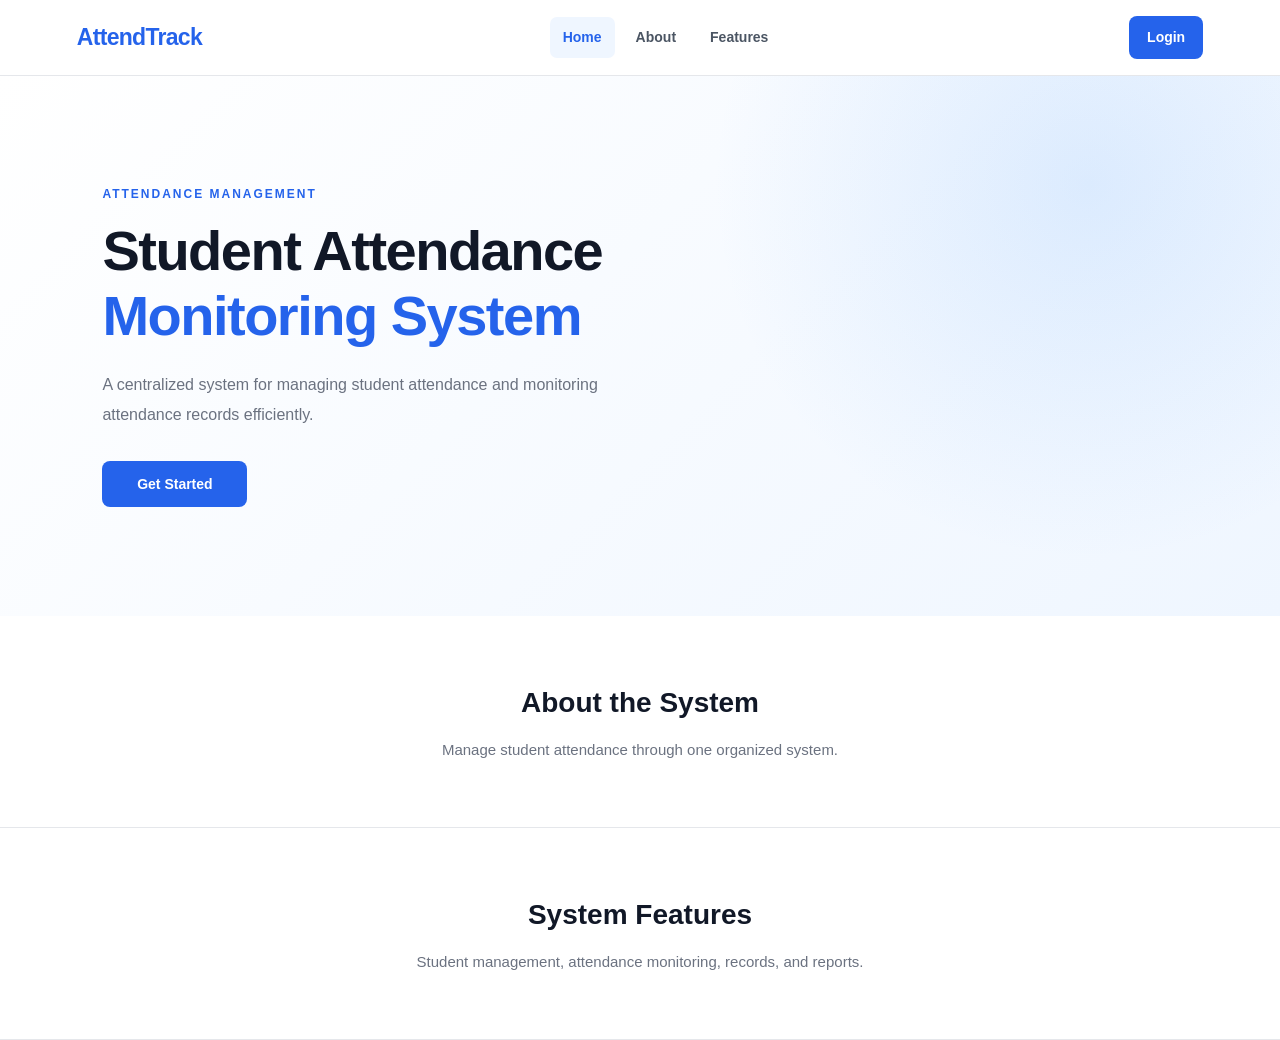
==== index.html @ 267f119e "first commit" ====
<!DOCTYPE html>
<html lang="en">
<head>
    <meta charset="UTF-8">
    <meta name="viewport" content="width=device-width, initial-scale=1.0">
    <title>Student Attendance Monitoring System</title>
    <link rel="stylesheet" href="style.css">
</head>
<body>
    <header class="navbar">
        <a href="index.html" class="logo">AttendTrack</a>
        <nav class="nav-links">
            <a href="index.html" class="active">Home</a>
            <a href="#about">About</a>
            <a href="#features">Features</a>
        </nav>
        <a href="login.html" class="nav-button">Login</a>
    </header>

    <main class="hero">
        <div class="hero-content">
            <p class="tagline">ATTENDANCE MANAGEMENT</p>
            <h1>Student Attendance<br><span>Monitoring System</span></h1>
            <p class="description">
                A centralized system for managing student attendance
                and monitoring attendance records efficiently.
            </p>
            <a href="login.html" class="primary-button">Get Started</a>
        </div>
    </main>

    <section id="about" class="content-section">
        <h2>About the System</h2>
        <p>Manage student attendance through one organized system.</p>
    </section>

    <section id="features" class="content-section">
        <h2>System Features</h2>
        <p>Student management, attendance monitoring, records, and reports.</p>
    </section>
</body>
</html>
---- style.css ----
/* ==========================================
   STUDENT ATTENDANCE MONITORING SYSTEM
   COMPLETE STYLESHEET
========================================== */

/* RESET */

* {
    margin: 0;
    padding: 0;
    box-sizing: border-box;
}

:root {
    --primary: #2563eb;
    --primary-dark: #1d4ed8;
    --primary-light: #eff6ff;
    --background: #f5f7fb;
    --surface: #ffffff;
    --text: #111827;
    --text-secondary: #6b7280;
    --border: #e5e7eb;
    --success: #15803d;
    --danger: #dc2626;
    --warning: #d97706;
    --radius: 12px;
    --shadow: 0 4px 16px rgba(15, 23, 42, 0.04);
}

html {
    scroll-behavior: smooth;
}

body {
    min-height: 100vh;
    font-family: Arial, Helvetica, sans-serif;
    background: var(--background);
    color: var(--text);
    font-size: 14px;
    line-height: 1.6;
}

a {
    color: inherit;
    text-decoration: none;
}

button,
input,
select,
textarea {
    font: inherit;
}

button,
select {
    cursor: pointer;
}

button:focus-visible,
a:focus-visible,
input:focus-visible,
select:focus-visible {
    outline: 3px solid rgba(37, 99, 235, 0.3);
    outline-offset: 3px;
}

button:disabled {
    cursor: not-allowed;
    opacity: 0.6;
}


/* ==========================================
   NAVIGATION
========================================== */

.navbar,
.dashboard-navbar {
    width: 100%;
    min-height: 76px;
    padding: 16px 6%;
    background: var(--surface);
    border-bottom: 1px solid var(--border);
    display: flex;
    justify-content: space-between;
    align-items: center;
    gap: 24px;
}

.logo {
    flex-shrink: 0;
    color: var(--primary);
    font-size: 23px;
    font-weight: 800;
    letter-spacing: -0.7px;
}

.nav-links,
.dashboard-nav {
    display: flex;
    align-items: center;
    justify-content: center;
    gap: 8px;
    flex-wrap: wrap;
}

.nav-links a,
.dashboard-nav a {
    padding: 9px 13px;
    border-radius: 7px;
    color: #4b5563;
    font-weight: 600;
    transition: background 0.2s, color 0.2s;
}

.nav-links a:hover,
.dashboard-nav a:hover,
.nav-links a.active,
.dashboard-nav a.active {
    color: var(--primary);
    background: var(--primary-light);
}

.nav-button,
.dashboard-logout {
    display: inline-flex;
    align-items: center;
    justify-content: center;
    padding: 10px 18px;
    border-radius: 8px;
    background: var(--primary);
    color: white;
    font-weight: 600;
    white-space: nowrap;
    transition: background 0.2s;
}

.nav-button:hover,
.dashboard-logout:hover {
    background: var(--primary-dark);
}


/* ==========================================
   SHARED BUTTONS
========================================== */

.primary-button,
.secondary-button {
    min-height: 43px;
    padding: 11px 18px;
    border: 1px solid transparent;
    border-radius: 8px;
    display: inline-flex;
    align-items: center;
    justify-content: center;
    gap: 8px;
    font-weight: 600;
    text-align: center;
    transition: background 0.2s, transform 0.2s;
}

.primary-button {
    background: var(--primary);
    color: white;
}

.primary-button:hover {
    background: var(--primary-dark);
    transform: translateY(-1px);
}

.secondary-button {
    background: white;
    color: #374151;
    border-color: var(--border);
}

.secondary-button:hover {
    background: #f9fafb;
    border-color: #cbd5e1;
}


/* ==========================================
   LANDING PAGE - index.html
========================================== */

.hero {
    min-height: 540px;
    padding: 90px 8%;
    display: flex;
    align-items: center;
    background:
        radial-gradient(
            circle at 85% 20%,
            rgba(96, 165, 250, 0.17),
            transparent 32%
        ),
        linear-gradient(135deg, #ffffff 0%, #eff6ff 100%);
}

.hero-content {
    max-width: 760px;
}

.tagline,
.dashboard-label {
    color: var(--primary);
    font-size: 12px;
    font-weight: 800;
    letter-spacing: 2px;
    margin-bottom: 15px;
}

.hero h1 {
    font-size: clamp(34px, 5vw, 56px);
    line-height: 1.15;
    letter-spacing: -1.5px;
    margin-bottom: 22px;
}

.hero h1 span {
    color: var(--primary);
}

.description {
    max-width: 570px;
    color: var(--text-secondary);
    font-size: 16px;
    line-height: 1.9;
    margin-bottom: 30px;
}

.hero .primary-button {
    min-width: 145px;
}

.content-section {
    padding: 65px 8%;
    text-align: center;
    background: white;
    border-bottom: 1px solid var(--border);
}

.content-section h2 {
    margin-bottom: 12px;
    font-size: 28px;
}

.content-section p {
    color: var(--text-secondary);
    font-size: 15px;
}


/* ==========================================
   LOGIN PAGE
========================================== */

.login-page {
    background: white;
}

.login-container {
    min-height: 100vh;
    display: grid;
    grid-template-columns: 1fr 1fr;
}

.login-brand {
    position: relative;
    min-height: 100%;
    padding: 40px 9%;
    display: flex;
    flex-direction: column;
    justify-content: center;
    background:
        radial-gradient(
            circle at 80% 15%,
            rgba(147, 197, 253, 0.25),
            transparent 30%
        ),
        linear-gradient(145deg, #1d4ed8, #1e40af);
    color: white;
}

.back-home {
    position: absolute;
    top: 30px;
    left: 9%;
    color: #dbeafe;
    font-weight: 600;
}

.back-home:hover {
    color: white;
}

.brand-content {
    max-width: 480px;
}

.brand-content h1 {
    margin-bottom: 25px;
    font-size: 36px;
    font-weight: 800;
}

.brand-content h2 {
    margin-bottom: 15px;
    font-size: 30px;
    line-height: 1.3;
}

.brand-content p {
    color: #dbeafe;
    font-size: 15px;
    line-height: 1.9;
}

.login-section {
    padding: 45px 9%;
    display: flex;
    justify-content: center;
    align-items: center;
    background: white;
}

.login-box {
    width: 100%;
    max-width: 410px;
}

.login-box h2 {
    margin-bottom: 8px;
    font-size: 30px;
}

.login-box > p {
    color: var(--text-secondary);
    margin-bottom: 30px;
}

.input-group {
    display: flex;
    flex-direction: column;
    gap: 8px;
    margin-bottom: 21px;
}

.input-group label,
.filter-field label,
.filter-panel label {
    color: #374151;
    font-size: 13px;
    font-weight: 700;
}

.input-group input,
.input-group select {
    width: 100%;
    min-height: 47px;
    padding: 12px 14px;
    border: 1px solid #d1d5db;
    border-radius: 8px;
    background: white;
    outline: none;
    transition: border-color 0.2s, box-shadow 0.2s;
}

.input-group input:focus,
.input-group select:focus {
    border-color: var(--primary);
    box-shadow: 0 0 0 3px rgba(37, 99, 235, 0.1);
}

.login-box .primary-button {
    width: 100%;
    margin-top: 5px;
}


/* ==========================================
   NEW MODERN LOGIN BUTTON
========================================== */

/* Supports either .login-btn or a submit button
   inside .login-box. */

.login-box button[type="submit"],
.login-box .login-btn,
.login-btn {
    width: 100%;
    min-height: 50px;
    padding: 14px 24px;

    display: flex;
    align-items: center;
    justify-content: center;
    gap: 10px;

    background: linear-gradient(135deg, #315eea, #1d4ed8);
    color: #ffffff;

    border: none;
    border-radius: 10px;

    font-family: Arial, Helvetica, sans-serif;
    font-size: 15px;
    font-weight: 700;
    letter-spacing: 0.3px;

    box-shadow: 0 5px 14px rgba(37, 99, 235, 0.25);

    cursor: pointer;

    transition:
        background 0.25s ease,
        box-shadow 0.25s ease,
        transform 0.25s ease;
}

.login-box button[type="submit"]:hover,
.login-box .login-btn:hover,
.login-btn:hover {
    background: linear-gradient(135deg, #2563eb, #1e40af);
    box-shadow: 0 8px 20px rgba(37, 99, 235, 0.35);
    transform: translateY(-2px);
}

.login-box button[type="submit"]:active,
.login-box .login-btn:active,
.login-btn:active {
    transform: translateY(0);
    box-shadow: 0 3px 8px rgba(37, 99, 235, 0.2);
}

.login-box button[type="submit"]:focus-visible,
.login-box .login-btn:focus-visible,
.login-btn:focus-visible {
    outline: 3px solid #93c5fd;
    outline-offset: 3px;
}

.login-box button[type="submit"]:disabled,
.login-btn:disabled {
    opacity: 0.65;
    cursor: not-allowed;
    transform: none;
    box-shadow: none;
}

.login-arrow {
    font-size: 20px;
    line-height: 1;
}

#loginMessage {
    margin-top: 12px;
    overflow-wrap: anywhere;
}


/* ==========================================
   DASHBOARD
========================================== */

.dashboard-container,
.page-container {
    width: 100%;
    max-width: 1280px;
    margin: 0 auto;
    padding: 38px 5% 55px;
}

.dashboard-welcome {
    display: flex;
    justify-content: space-between;
    align-items: center;
    gap: 20px;
    margin-bottom: 30px;
}

.dashboard-welcome h1,
.page-heading h1 {
    font-size: 31px;
    line-height: 1.3;
    letter-spacing: -0.5px;
    margin-bottom: 8px;
}

.dashboard-welcome > div > p:last-child,
.page-heading p {
    color: var(--text-secondary);
    font-size: 14px;
}

.dashboard-stats,
.report-summary-grid {
    display: grid;
    grid-template-columns: repeat(4, minmax(0, 1fr));
    gap: 20px;
    margin-bottom: 28px;
}

.dashboard-stat-card {
    min-width: 0;
    padding: 23px;
    background: var(--surface);
    border: 1px solid var(--border);
    border-radius: var(--radius);
    box-shadow: var(--shadow);
}

.dashboard-stat-card p {
    color: var(--text-secondary);
    font-size: 13px;
    font-weight: 600;
    margin-bottom: 13px;
}

.dashboard-stat-card h2 {
    color: var(--primary);
    font-size: 30px;
    line-height: 1.2;
    overflow-wrap: anywhere;
}

.dashboard-panel {
    padding: 25px;
    background: white;
    border: 1px solid var(--border);
    border-radius: var(--radius);
    box-shadow: var(--shadow);
}

.dashboard-panel h2 {
    font-size: 20px;
    margin-bottom: 12px;
}

.dashboard-panel p {
    color: var(--text-secondary);
}


/* ==========================================
   PAGE HEADINGS
========================================== */

.page-heading {
    display: flex;
    justify-content: space-between;
    align-items: center;
    gap: 20px;
    margin-bottom: 27px;
}

.page-heading > div {
    min-width: 0;
}

.page-heading .primary-button {
    flex-shrink: 0;
}


/* ==========================================
   FILTER PANELS
========================================== */

.filter-panel {
    display: flex;
    align-items: end;
    gap: 15px;
    flex-wrap: wrap;
    padding: 22px;
    margin-bottom: 25px;
    background: white;
    border: 1px solid var(--border);
    border-radius: var(--radius);
    box-shadow: var(--shadow);
}

.filter-panel > label {
    display: flex;
    flex-direction: column;
    gap: 7px;
}

.filter-panel input,
.filter-panel select,
.filter-field input,
.filter-field select {
    min-width: 0;
    min-height: 43px;
    padding: 10px 12px;
    border: 1px solid #d1d5db;
    border-radius: 8px;
    color: #374151;
    background: white;
    outline: none;
}

.filter-panel > input[type="search"] {
    flex: 1;
    min-width: 180px;
}

.filter-field {
    display: flex;
    flex: 1;
    flex-direction: column;
    gap: 7px;
    min-width: 140px;
}

.filter-field input,
.filter-field select {
    width: 100%;
}

.filter-panel input:focus,
.filter-panel select:focus {
    border-color: var(--primary);
    box-shadow: 0 0 0 3px rgba(37, 99, 235, 0.1);
}

.filter-panel .primary-button,
.filter-panel .secondary-button {
    flex-shrink: 0;
}


/* ==========================================
   TABLE PANELS
========================================== */

.table-panel {
    min-width: 0;
    padding: 25px;
    background: white;
    border: 1px solid var(--border);
    border-radius: var(--radius);
    box-shadow: var(--shadow);
}

.table-toolbar {
    display: flex;
    justify-content: space-between;
    align-items: center;
    gap: 18px;
    margin-bottom: 22px;
}

.table-toolbar h2 {
    font-size: 20px;
}

.table-toolbar input {
    width: 260px;
    max-width: 100%;
    min-height: 43px;
    padding: 10px 13px;
    border: 1px solid #d1d5db;
    border-radius: 8px;
    outline: none;
}

.table-toolbar input:focus {
    border-color: var(--primary);
    box-shadow: 0 0 0 3px rgba(37, 99, 235, 0.1);
}

.table-wrapper {
    width: 100%;
    overflow-x: auto;
    border-radius: 8px;
}

.data-table {
    width: 100%;
    border-collapse: collapse;
    text-align: left;
}

.data-table thead {
    background: #f8fafc;
}

.data-table th {
    padding: 15px;
    color: #64748b;
    font-size: 11px;
    font-weight: 700;
    letter-spacing: 0.5px;
    text-transform: uppercase;
    white-space: nowrap;
    border-bottom: 1px solid var(--border);
}

.data-table td {
    padding: 15px;
    color: #374151;
    font-size: 13px;
    border-bottom: 1px solid #f1f5f9;
    vertical-align: middle;
}

.data-table tbody tr:last-child td {
    border-bottom: none;
}

.data-table tbody tr:hover {
    background: #f8fafc;
}

.data-table .empty-state {
    padding: 42px 18px;
    color: #94a3b8;
    text-align: center;
    white-space: normal;
}

#attendanceMessage,
#recordsMessage,
#reportMessage {
    margin-top: 15px;
    color: var(--text-secondary);
    overflow-wrap: anywhere;
}


/* ==========================================
   STATUS BADGES
========================================== */

.status-badge {
    display: inline-flex;
    align-items: center;
    justify-content: center;
    padding: 5px 10px;
    border-radius: 20px;
    font-size: 12px;
    font-weight: 700;
    white-space: nowrap;
}

.status-present {
    color: #166534;
    background: #dcfce7;
}

.status-absent {
    color: #991b1b;
    background: #fee2e2;
}

.status-late {
    color: #92400e;
    background: #fef3c7;
}

.status-pending {
    color: #475569;
    background: #f1f5f9;
}


/* ==========================================
   ADD STUDENT MODAL
========================================== */

.modal-overlay[hidden] {
    display: none !important;
}

.modal-overlay {
    position: fixed;
    inset: 0;
    z-index: 1000;
    padding: 20px;
    background: rgba(15, 23, 42, 0.55);
    display: flex;
    justify-content: center;
    align-items: center;
    overflow-y: auto;
}

.modal-content {
    width: 100%;
    max-width: 650px;
    max-height: calc(100vh - 40px);
    overflow-y: auto;
    padding: 28px;
    background: white;
    border-radius: 14px;
    box-shadow: 0 20px 60px rgba(15, 23, 42, 0.2);
}

.modal-header {
    display: flex;
    align-items: flex-start;
    justify-content: space-between;
    gap: 20px;
    margin-bottom: 25px;
}

.modal-header h2 {
    font-size: 23px;
    margin-bottom: 5px;
}

.modal-header p {
    color: var(--text-secondary);
}

.modal-close {
    width: 36px;
    height: 36px;
    flex-shrink: 0;
    border: none;
    border-radius: 8px;
    background: #f3f4f6;
    color: #374151;
    font-size: 25px;
    line-height: 1;
}

.modal-close:hover {
    background: #e5e7eb;
}

.form-grid {
    display: grid;
    grid-template-columns: repeat(2, minmax(0, 1fr));
    column-gap: 18px;
}

.form-grid .input-group {
    min-width: 0;
}

.form-grid .input-group input,
.form-grid .input-group select {
    width: 100%;
    min-height: 44px;
    padding: 11px 12px;
    border: 1px solid #d1d5db;
    border-radius: 8px;
    background: white;
}

.form-grid .input-group input:focus,
.form-grid .input-group select:focus {
    border-color: var(--primary);
    outline: 2px solid rgba(37, 99, 235, 0.12);
}

.modal-actions {
    display: flex;
    justify-content: flex-end;
    gap: 12px;
    margin-top: 22px;
}

#studentFormMessage {
    margin-top: 10px;
    color: var(--text-secondary);
    overflow-wrap: anywhere;
}


/* ==========================================
   RESPONSIVE: TABLETS
========================================== */

@media (max-width: 1024px) {
    .navbar,
    .dashboard-navbar {
        padding-left: 4%;
        padding-right: 4%;
        gap: 16px;
    }

    .nav-links,
    .dashboard-nav {
        gap: 3px;
    }

    .nav-links a,
    .dashboard-nav a {
        padding: 8px;
        font-size: 12px;
    }

    .dashboard-stats,
    .report-summary-grid {
        grid-template-columns: repeat(2, minmax(0, 1fr));
    }

    .login-brand {
        padding-left: 8%;
        padding-right: 8%;
    }

    .login-section {
        padding-left: 7%;
        padding-right: 7%;
    }
}


/* ==========================================
   RESPONSIVE: MOBILE
========================================== */

@media (max-width: 700px) {
    .navbar,
    .dashboard-navbar {
        padding: 17px 5%;
        flex-wrap: wrap;
        gap: 13px;
    }

    .logo {
        font-size: 21px;
    }

    .nav-links,
    .dashboard-nav {
        width: 100%;
        order: 3;
        justify-content: flex-start;
        overflow-x: auto;
        flex-wrap: nowrap;
        padding-bottom: 3px;
    }

    .nav-links a,
    .dashboard-nav a {
        flex-shrink: 0;
    }

    .nav-button,
    .dashboard-logout {
        margin-left: auto;
    }

    .hero {
        min-height: 460px;
        padding: 65px 6%;
    }

    .hero h1 {
        letter-spacing: -0.8px;
    }

    .description {
        font-size: 14px;
    }

    .content-section {
        padding: 45px 6%;
    }

    .login-container {
        grid-template-columns: 1fr;
    }

    .login-brand {
        min-height: 280px;
        padding: 80px 7% 35px;
    }

    .back-home {
        top: 24px;
        left: 7%;
    }

    .brand-content h1 {
        font-size: 29px;
        margin-bottom: 12px;
    }

    .brand-content h2 {
        font-size: 23px;
    }

    .login-section {
        padding: 40px 7%;
    }

    .dashboard-container,
    .page-container {
        padding: 28px 5% 40px;
    }

    .dashboard-welcome,
    .page-heading {
        align-items: flex-start;
        flex-direction: column;
    }

    .dashboard-welcome h1,
    .page-heading h1 {
        font-size: 27px;
    }

    .dashboard-stats,
    .report-summary-grid {
        gap: 12px;
    }

    .dashboard-stat-card {
        padding: 18px;
    }

    .dashboard-stat-card h2 {
        font-size: 25px;
    }

    .filter-panel {
        align-items: stretch;
        flex-direction: column;
        padding: 17px;
    }

    .filter-panel > label,
    .filter-panel > input,
    .filter-panel > select,
    .filter-panel > button,
    .filter-field {
        width: 100%;
    }

    .filter-panel input,
    .filter-panel select {
        width: 100%;
    }

    .table-panel {
        padding: 17px;
    }

    .table-toolbar {
        align-items: stretch;
        flex-direction: column;
    }

    .table-toolbar input {
        width: 100%;
    }

    .data-table th,
    .data-table td {
        padding: 12px;
    }
}


/* ==========================================
   RESPONSIVE: SMALL MOBILE
========================================== */

@media (max-width: 500px) {
    .modal-content {
        padding: 20px;
    }

    .form-grid {
        grid-template-columns: 1fr;
    }

    .modal-actions {
        flex-direction: column-reverse;
    }

    .modal-actions button {
        width: 100%;
    }
}

@media (max-width: 400px) {
    .dashboard-stats,
    .report-summary-grid {
        grid-template-columns: 1fr;
    }

    .dashboard-stat-card {
        padding: 18px;
    }

    .hero h1 {
        font-size: 32px;
    }

    .page-heading .primary-button {
        width: 100%;
    }
}
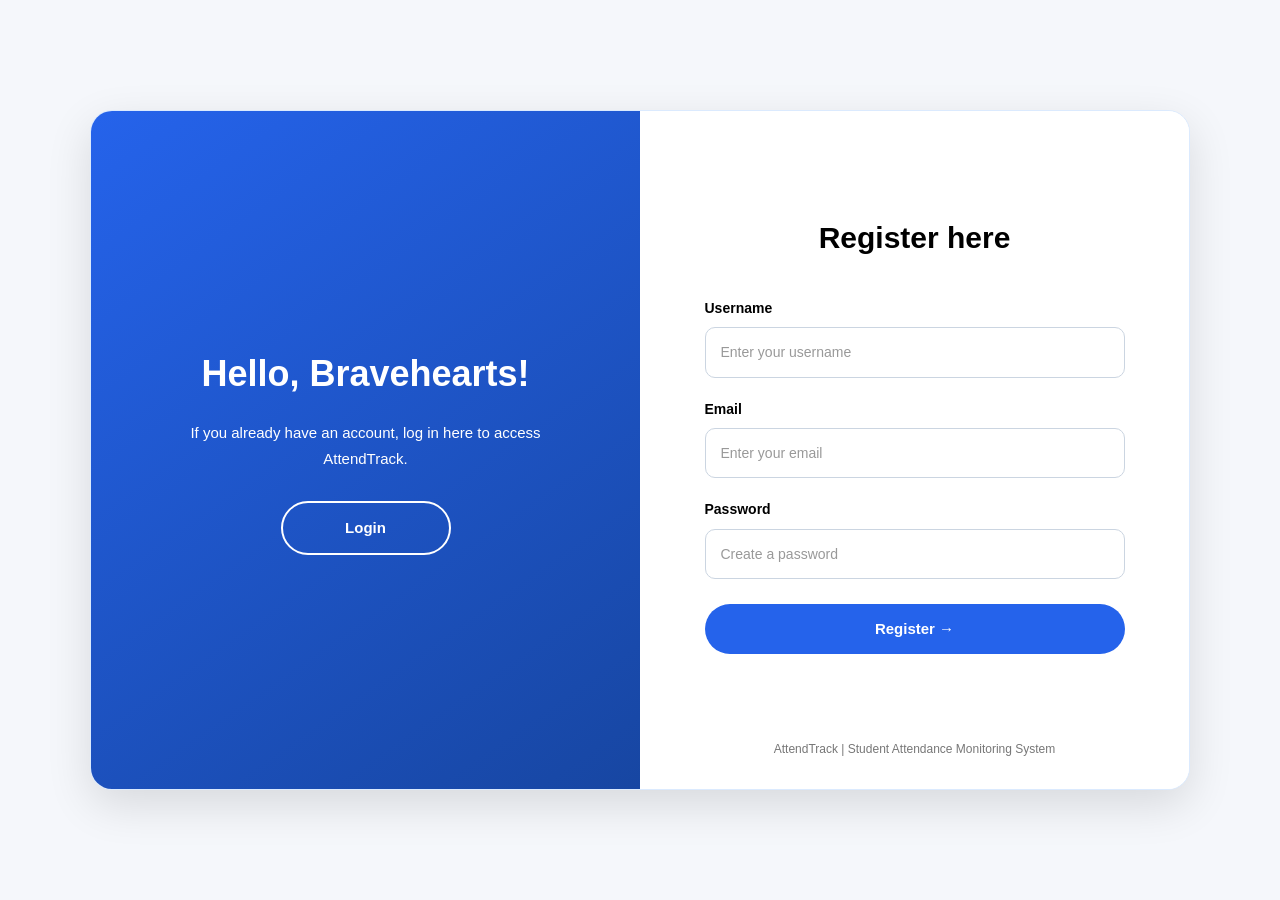
==== commit 77faed93: "Update AttendTrack frontend pages" ====
--- a/index.html
+++ b/index.html
@@ -4,40 +4,227 @@
 <head>
     <meta charset="UTF-8">
     <meta name="viewport" content="width=device-width, initial-scale=1.0">
-    <title>Student Attendance Monitoring System</title>
+    <title>AttendTrack | Login & Register</title>
     <link rel="stylesheet" href="style.css">
 </head>
-<body>
-    <header class="navbar">
-        <a href="index.html" class="logo">AttendTrack</a>
-        <nav class="nav-links">
-            <a href="index.html" class="active">Home</a>
-            <a href="#about">About</a>
-            <a href="#features">Features</a>
-        </nav>
-        <a href="login.html" class="nav-button">Login</a>
-    </header>
-
-    <main class="hero">
-        <div class="hero-content">
-            <p class="tagline">ATTENDANCE MANAGEMENT</p>
-            <h1>Student Attendance<br><span>Monitoring System</span></h1>
-            <p class="description">
-                A centralized system for managing student attendance
-                and monitoring attendance records efficiently.
-            </p>
-            <a href="login.html" class="primary-button">Get Started</a>
-        </div>
+<body class="login-page">
+
+    <main class="auth-container" id="authContainer">
+
+        <!-- BLUE WELCOME PANEL -->
+        <section class="auth-welcome-panel">
+
+            <!-- REGISTER VIEW WELCOME -->
+            <div class="welcome-content" id="welcomeRegister">
+                <h1>Hello, Bravehearts!</h1>
+
+                <p>
+                    If you already have an account,
+                    log in here to access AttendTrack.
+                </p>
+
+                <button type="button" class="switch-btn" id="showLogin">
+                    Login
+                </button>
+            </div>
+
+            <!-- LOGIN VIEW WELCOME -->
+            <div class="welcome-content" id="welcomeLogin" hidden>
+                <h1>Hello, Bravehearts!</h1>
+
+                <p>
+                    If you don't have an account,
+                    join us today to access AttendTrack.
+                </p>
+
+                <button type="button" class="switch-btn" id="showRegister">
+                    Register
+                </button>
+            </div>
+
+        </section>
+
+        <!-- WHITE FORM PANEL -->
+        <section class="auth-form-panel">
+
+            <!-- LOGIN FORM -->
+            <div class="auth-form-content" id="loginView" hidden>
+
+                <h2>Login here</h2>
+
+                <form id="loginForm">
+
+                    <!-- EMAIL -->
+                    <div class="input-group">
+                        <label for="loginEmail">Email</label>
+                        <input
+                            type="email"
+                            id="loginEmail"
+                            placeholder="Enter your email"
+                            autocomplete="username"
+                            required
+                        >
+                    </div>
+
+                    <!-- PASSWORD -->
+                    <div class="input-group">
+                        <label for="password">Password</label>
+                        <input
+                            type="password"
+                            id="password"
+                            placeholder="Enter your password"
+                            autocomplete="current-password"
+                            required
+                        >
+                    </div>
+
+                    <!-- REMEMBER ME AND FORGOT PASSWORD -->
+                    <div class="login-options">
+
+                        <label class="remember-me">
+                            <input
+                                type="checkbox"
+                                id="rememberMe"
+                            >
+                            <span>Remember me</span>
+                        </label>
+
+                        <a
+                            href="#"
+                            id="forgotPasswordLink"
+                            class="forgot-password"
+                        >
+                            Forgot Password?
+                        </a>
+
+                    </div>
+
+                    <!-- LOGIN BUTTON -->
+                    <button type="submit" class="auth-submit-btn">
+                        Login →
+                    </button>
+
+                    <p id="loginMessage" role="status" aria-live="polite"></p>
+
+                </form>
+            </div>
+
+            <!-- REGISTER FORM -->
+            <div class="auth-form-content" id="registerView">
+
+                <h2>Register here</h2>
+
+                <form id="registerForm">
+
+                    <!-- USERNAME -->
+                    <div class="input-group">
+                        <label for="registerUsername">Username</label>
+                        <input
+                            type="text"
+                            id="registerUsername"
+                            placeholder="Enter your username"
+                            autocomplete="username"
+                            required
+                        >
+                    </div>
+
+                    <!-- EMAIL -->
+                    <div class="input-group">
+                        <label for="registerEmail">Email</label>
+                        <input
+                            type="email"
+                            id="registerEmail"
+                            placeholder="Enter your email"
+                            autocomplete="email"
+                            required
+                        >
+                    </div>
+
+                    <!-- PASSWORD -->
+                    <div class="input-group">
+                        <label for="registerPassword">Password</label>
+                        <input
+                            type="password"
+                            id="registerPassword"
+                            placeholder="Create a password"
+                            autocomplete="new-password"
+                            required
+                        >
+                    </div>
+
+                    <!-- REGISTER BUTTON -->
+                    <button type="submit" class="auth-submit-btn">
+                        Register →
+                    </button>
+
+                    <p id="registerMessage" role="status" aria-live="polite"></p>
+
+                </form>
+            </div>
+
+            <!-- FOOTER -->
+            <div class="auth-footer">
+                AttendTrack | Student Attendance Monitoring System
+            </div>
+
+        </section>
+
     </main>
 
-    <section id="about" class="content-section">
-        <h2>About the System</h2>
-        <p>Manage student attendance through one organized system.</p>
-    </section>
-
-    <section id="features" class="content-section">
-        <h2>System Features</h2>
-        <p>Student management, attendance monitoring, records, and reports.</p>
-    </section>
+    <!-- EXISTING JAVASCRIPT -->
+    <script src="app.js"></script>
+
+    <!-- LOGIN / REGISTER SWITCHING -->
+    <script>
+        const authContainer = document.getElementById("authContainer");
+
+        const welcomeRegister =
+            document.getElementById("welcomeRegister");
+
+        const welcomeLogin =
+            document.getElementById("welcomeLogin");
+
+        const loginView =
+            document.getElementById("loginView");
+
+        const registerView =
+            document.getElementById("registerView");
+
+        // SHOW LOGIN
+        document.getElementById("showLogin")
+            .addEventListener("click", function () {
+
+                authContainer.classList.add("show-login");
+
+                welcomeRegister.hidden = true;
+                welcomeLogin.hidden = false;
+
+                registerView.hidden = true;
+                loginView.hidden = false;
+            });
+
+        // SHOW REGISTER
+        document.getElementById("showRegister")
+            .addEventListener("click", function () {
+
+                authContainer.classList.remove("show-login");
+
+                welcomeLogin.hidden = true;
+                welcomeRegister.hidden = false;
+
+                loginView.hidden = true;
+                registerView.hidden = false;
+            });
+
+        // FORGOT PASSWORD LINK
+        document.getElementById("forgotPasswordLink")
+            .addEventListener("click", function (event) {
+
+                event.preventDefault();
+
+                alert("Forgot Password feature is not available yet.");
+            });
+    </script>
+
 </body>
-</html>+</html>
--- a/style.css
+++ b/style.css
@@ -1,11 +1,9 @@
-
 /* ==========================================
    STUDENT ATTENDANCE MONITORING SYSTEM
    COMPLETE STYLESHEET
 ========================================== */
 
 /* RESET */
-
 * {
     margin: 0;
     padding: 0;
@@ -71,7 +69,6 @@
     opacity: 0.6;
 }
 
-
 /* ==========================================
    NAVIGATION
 ========================================== */
@@ -142,7 +139,6 @@
     background: var(--primary-dark);
 }
 
-
 /* ==========================================
    SHARED BUTTONS
 ========================================== */
@@ -183,9 +179,8 @@
     border-color: #cbd5e1;
 }
 
-
-/* ==========================================
-   LANDING PAGE - index.html
+/* ==========================================
+   LANDING PAGE
 ========================================== */
 
 .hero {
@@ -255,198 +250,220 @@
     font-size: 15px;
 }
 
-
-/* ==========================================
-   LOGIN PAGE
+/* ==========================================
+   LOGIN AND REGISTER PAGE
+   BLUE AND WHITE THEME
 ========================================== */
 
 .login-page {
-    background: white;
-}
-
-.login-container {
     min-height: 100vh;
+    padding: 35px 20px;
+    display: flex;
+    align-items: center;
+    justify-content: center;
+    background:
+        radial-gradient(
+            circle at 10% 10%,
+            rgba(37, 99, 235, 0.12),
+            transparent 32%
+        ),
+        radial-gradient(
+            circle at 90% 90%,
+            rgba(96, 165, 250, 0.12),
+            transparent 32%
+        ),
+        #f5f8ff;
+}
+
+.auth-container {
+    width: 100%;
+    max-width: 1150px;
+    min-height: 650px;
     display: grid;
     grid-template-columns: 1fr 1fr;
-}
-
-.login-brand {
-    position: relative;
-    min-height: 100%;
-    padding: 40px 9%;
+    overflow: hidden;
+    background: #ffffff;
+    border: 1px solid #dbeafe;
+    border-radius: 22px;
+    box-shadow: 0 18px 50px rgba(30, 64, 175, 0.12);
+}
+
+.auth-panel {
+    min-width: 0;
+    padding: 55px clamp(25px, 5vw, 65px);
     display: flex;
     flex-direction: column;
     justify-content: center;
+}
+
+/* LEFT LOGIN PANEL */
+
+.login-panel {
+    color: #ffffff;
     background:
         radial-gradient(
             circle at 80% 15%,
             rgba(147, 197, 253, 0.25),
-            transparent 30%
+            transparent 35%
         ),
-        linear-gradient(145deg, #1d4ed8, #1e40af);
-    color: white;
-}
-
-.back-home {
-    position: absolute;
-    top: 30px;
-    left: 9%;
-    color: #dbeafe;
-    font-weight: 600;
-}
-
-.back-home:hover {
-    color: white;
-}
-
-.brand-content {
-    max-width: 480px;
-}
-
-.brand-content h1 {
-    margin-bottom: 25px;
-    font-size: 36px;
+        linear-gradient(145deg, #2563eb, #1746a2);
+    border-right: 1px solid #dbeafe;
+}
+
+/* WELCOME TEXT */
+
+.auth-welcome {
+    margin-bottom: 42px;
+    text-align: center;
+}
+
+.auth-welcome h1 {
+    margin-bottom: 18px;
+    color: #ffffff;
+    font-size: clamp(32px, 4vw, 45px);
+    line-height: 1.2;
     font-weight: 800;
-}
-
-.brand-content h2 {
-    margin-bottom: 15px;
-    font-size: 30px;
+    letter-spacing: 1px;
+    text-shadow: 0 3px 15px rgba(0, 0, 0, 0.15);
+}
+
+.auth-welcome h2 {
+    margin-bottom: 12px;
+    color: #ffffff;
+    font-size: 27px;
+}
+
+.auth-welcome p {
+    color: #e6edff;
+    font-size: 14px;
+    line-height: 1.8;
+}
+
+/* FORM CONTAINERS */
+
+.login-form-container,
+.register-form-container {
+    width: 100%;
+    max-width: 410px;
+    margin: 0 auto;
+}
+
+/* FORM HEADERS */
+
+.auth-header {
+    margin-bottom: 28px;
+    text-align: center;
+}
+
+.auth-header h2 {
+    margin-bottom: 8px;
+    color: #1d4ed8;
+    font-size: 29px;
     line-height: 1.3;
 }
 
-.brand-content p {
-    color: #dbeafe;
-    font-size: 15px;
-    line-height: 1.9;
-}
-
-.login-section {
-    padding: 45px 9%;
-    display: flex;
-    justify-content: center;
-    align-items: center;
-    background: white;
-}
-
-.login-box {
-    width: 100%;
-    max-width: 410px;
-}
-
-.login-box h2 {
-    margin-bottom: 8px;
-    font-size: 30px;
-}
-
-.login-box > p {
-    color: var(--text-secondary);
-    margin-bottom: 30px;
-}
-
-.input-group {
+.auth-header p {
+    color: #6b7280;
+    font-size: 14px;
+    line-height: 1.6;
+}
+
+/* INPUT FIELDS */
+
+.auth-panel .input-group {
     display: flex;
     flex-direction: column;
     gap: 8px;
-    margin-bottom: 21px;
-}
-
-.input-group label,
-.filter-field label,
-.filter-panel label {
+    margin-bottom: 20px;
+}
+
+.auth-panel .input-group label {
     color: #374151;
     font-size: 13px;
     font-weight: 700;
 }
 
-.input-group input,
-.input-group select {
-    width: 100%;
-    min-height: 47px;
-    padding: 12px 14px;
+.login-panel .input-group label {
+    color: #ffffff;
+}
+
+.auth-panel .input-group input {
+    width: 100%;
+    min-height: 49px;
+    padding: 12px 15px;
+    color: #1f2937;
+    background: #ffffff;
     border: 1px solid #d1d5db;
-    border-radius: 8px;
-    background: white;
+    border-radius: 9px;
     outline: none;
-    transition: border-color 0.2s, box-shadow 0.2s;
-}
-
-.input-group input:focus,
-.input-group select:focus {
-    border-color: var(--primary);
-    box-shadow: 0 0 0 3px rgba(37, 99, 235, 0.1);
-}
-
-.login-box .primary-button {
-    width: 100%;
-    margin-top: 5px;
-}
-
-
-/* ==========================================
-   NEW MODERN LOGIN BUTTON
-========================================== */
-
-/* Supports either .login-btn or a submit button
-   inside .login-box. */
-
-.login-box button[type="submit"],
-.login-box .login-btn,
-.login-btn {
-    width: 100%;
-    min-height: 50px;
-    padding: 14px 24px;
-
+    font-size: 14px;
+    transition: 0.25s ease;
+}
+
+.auth-panel .input-group input::placeholder {
+    color: #9ca3af;
+}
+
+.auth-panel .input-group input:focus {
+    border-color: #2563eb;
+    box-shadow: 0 0 0 3px rgba(37, 99, 235, 0.15);
+}
+
+/* LOGIN AND REGISTER BUTTONS */
+
+.login-btn,
+.register-btn {
+    width: 100%;
+    min-height: 49px;
+    padding: 13px 20px;
     display: flex;
     align-items: center;
     justify-content: center;
     gap: 10px;
-
-    background: linear-gradient(135deg, #315eea, #1d4ed8);
-    color: #ffffff;
-
     border: none;
-    border-radius: 10px;
-
-    font-family: Arial, Helvetica, sans-serif;
+    border-radius: 9px;
     font-size: 15px;
     font-weight: 700;
-    letter-spacing: 0.3px;
-
-    box-shadow: 0 5px 14px rgba(37, 99, 235, 0.25);
-
     cursor: pointer;
-
-    transition:
-        background 0.25s ease,
-        box-shadow 0.25s ease,
-        transform 0.25s ease;
-}
-
-.login-box button[type="submit"]:hover,
-.login-box .login-btn:hover,
+    transition: 0.25s ease;
+}
+
+/* LOGIN BUTTON */
+
+.login-btn {
+    color: #1d4ed8;
+    background: #ffffff;
+    box-shadow: 0 5px 14px rgba(15, 23, 42, 0.12);
+}
+
 .login-btn:hover {
+    color: #1e40af;
+    background: #eff6ff;
+    box-shadow: 0 8px 20px rgba(15, 23, 42, 0.18);
+    transform: translateY(-2px);
+}
+
+/* REGISTER BUTTON */
+
+.register-btn {
+    color: #ffffff;
+    background: linear-gradient(135deg, #3b82f6, #1d4ed8);
+    box-shadow: 0 5px 14px rgba(37, 99, 235, 0.22);
+}
+
+.register-btn:hover {
     background: linear-gradient(135deg, #2563eb, #1e40af);
-    box-shadow: 0 8px 20px rgba(37, 99, 235, 0.35);
+    box-shadow: 0 8px 20px rgba(37, 99, 235, 0.3);
     transform: translateY(-2px);
 }
 
-.login-box button[type="submit"]:active,
-.login-box .login-btn:active,
-.login-btn:active {
+.login-btn:active,
+.register-btn:active {
     transform: translateY(0);
-    box-shadow: 0 3px 8px rgba(37, 99, 235, 0.2);
-}
-
-.login-box button[type="submit"]:focus-visible,
-.login-box .login-btn:focus-visible,
-.login-btn:focus-visible {
-    outline: 3px solid #93c5fd;
-    outline-offset: 3px;
-}
-
-.login-box button[type="submit"]:disabled,
-.login-btn:disabled {
+}
+
+.login-btn:disabled,
+.register-btn:disabled {
     opacity: 0.65;
     cursor: not-allowed;
     transform: none;
@@ -458,11 +475,146 @@
     line-height: 1;
 }
 
+/* FORM MESSAGES */
+
+#loginMessage,
+#registerMessage {
+    min-height: 1.5em;
+    margin-top: 12px;
+    font-size: 13px;
+    overflow-wrap: anywhere;
+}
+
 #loginMessage {
-    margin-top: 12px;
-    overflow-wrap: anywhere;
-}
-
+    color: #fee2e2;
+}
+
+#registerMessage {
+    color: #dc2626;
+}
+
+/* REGISTER PANEL */
+
+.register-panel {
+    position: relative;
+    color: #1f2937;
+    background:
+        radial-gradient(
+            circle at 80% 15%,
+            rgba(219, 234, 254, 0.5),
+            transparent 40%
+        ),
+        #ffffff;
+}
+
+.register-panel .auth-subtitle {
+    margin-top: 45px;
+    margin-bottom: 0;
+    color: #9ca3af;
+    font-size: 12px;
+    text-align: center;
+}
+
+/* ==========================================
+   LOGIN OPTIONS
+========================================== */
+
+.login-options {
+    display: flex;
+    justify-content: space-between;
+    align-items: center;
+    gap: 12px;
+    margin: 4px 0 20px;
+    font-size: 13px;
+}
+
+.remember-me {
+    display: inline-flex;
+    align-items: center;
+    gap: 8px;
+    color: #374151;
+    font-weight: 500;
+    cursor: pointer;
+    user-select: none;
+    transition: color 0.2s ease;
+}
+
+.remember-me:hover {
+    color: var(--primary);
+}
+
+.remember-me input[type="checkbox"] {
+    appearance: none;
+    -webkit-appearance: none;
+    width: 17px;
+    height: 17px;
+    margin: 0;
+    flex-shrink: 0;
+    display: grid;
+    place-content: center;
+    border: 1.5px solid #cbd5e1;
+    border-radius: 5px;
+    background: white;
+    cursor: pointer;
+    transition: background-color 0.2s ease,
+                border-color 0.2s ease,
+                box-shadow 0.2s ease;
+}
+
+.remember-me input[type="checkbox"]::before {
+    content: "";
+    width: 4px;
+    height: 8px;
+    border: solid white;
+    border-width: 0 2px 2px 0;
+    transform: rotate(45deg) scale(0);
+    transition: transform 0.15s ease;
+}
+
+.remember-me input[type="checkbox"]:checked {
+    background: var(--primary);
+    border-color: var(--primary);
+}
+
+.remember-me input[type="checkbox"]:checked::before {
+    transform: rotate(45deg) scale(1);
+}
+
+.remember-me input[type="checkbox"]:focus-visible {
+    outline: 3px solid rgba(37, 99, 235, 0.2);
+    outline-offset: 3px;
+}
+
+.forgot-password {
+    color: var(--primary);
+    font-weight: 700;
+    text-decoration: none;
+    white-space: nowrap;
+    transition: color 0.2s ease;
+}
+
+.forgot-password:hover {
+    color: var(--primary-dark);
+    text-decoration: underline;
+    text-underline-offset: 3px;
+}
+
+.forgot-password:focus-visible {
+    outline: 2px solid var(--primary);
+    outline-offset: 4px;
+    border-radius: 3px;
+}
+
+@media (max-width: 400px) {
+    .login-options {
+        gap: 8px;
+        font-size: 12px;
+    }
+
+    .remember-me {
+        gap: 6px;
+    }
+}
 
 /* ==========================================
    DASHBOARD
@@ -529,12 +681,15 @@
     overflow-wrap: anywhere;
 }
 
+/* ATTENDANCE OVERVIEW */
+
 .dashboard-panel {
     padding: 25px;
     background: white;
     border: 1px solid var(--border);
     border-radius: var(--radius);
     box-shadow: var(--shadow);
+    margin-bottom: 20px;
 }
 
 .dashboard-panel h2 {
@@ -546,6 +701,49 @@
     color: var(--text-secondary);
 }
 
+/* ATTENDANCE CHART */
+
+.chart-card {
+    width: 100%;
+    padding: 26px;
+    margin-top: 20px;
+    background: var(--surface);
+    border: 1px solid var(--border);
+    border-radius: var(--radius);
+    box-shadow: var(--shadow);
+}
+
+.chart-header {
+    display: flex;
+    justify-content: space-between;
+    align-items: center;
+    gap: 15px;
+    margin-bottom: 25px;
+}
+
+.chart-header h2 {
+    color: var(--text);
+    font-size: 21px;
+    font-weight: 700;
+    margin-bottom: 5px;
+}
+
+.chart-header p {
+    color: var(--text-secondary);
+    font-size: 13px;
+}
+
+.chart-container {
+    position: relative;
+    width: 100%;
+    height: 350px;
+}
+
+.dashboard-message {
+    margin-top: 18px;
+    color: var(--text-secondary);
+    font-size: 13px;
+}
 
 /* ==========================================
    PAGE HEADINGS
@@ -566,7 +764,6 @@
 .page-heading .primary-button {
     flex-shrink: 0;
 }
-
 
 /* ==========================================
    FILTER PANELS
@@ -633,8 +830,6 @@
 .filter-panel .secondary-button {
     flex-shrink: 0;
 }
-
-
 /* ==========================================
    TABLE PANELS
 ========================================== */
@@ -733,7 +928,6 @@
     overflow-wrap: anywhere;
 }
 
-
 /* ==========================================
    STATUS BADGES
 ========================================== */
@@ -768,7 +962,6 @@
     color: #475569;
     background: #f1f5f9;
 }
-
 
 /* ==========================================
    ADD STUDENT MODAL
@@ -873,12 +1066,12 @@
     overflow-wrap: anywhere;
 }
 
-
 /* ==========================================
    RESPONSIVE: TABLETS
 ========================================== */
 
 @media (max-width: 1024px) {
+
     .navbar,
     .dashboard-navbar {
         padding-left: 4%;
@@ -901,24 +1094,49 @@
     .report-summary-grid {
         grid-template-columns: repeat(2, minmax(0, 1fr));
     }
-
-    .login-brand {
-        padding-left: 8%;
-        padding-right: 8%;
-    }
-
-    .login-section {
-        padding-left: 7%;
-        padding-right: 7%;
-    }
-}
-
+}
+
+/* ==========================================
+   RESPONSIVE: LOGIN AND REGISTER
+========================================== */
+
+@media (max-width: 800px) {
+
+    .login-page {
+        padding: 20px 14px;
+        align-items: flex-start;
+    }
+
+    .auth-container {
+        max-width: 560px;
+        grid-template-columns: 1fr;
+    }
+
+    .auth-panel {
+        padding: 42px clamp(22px, 7vw, 55px);
+    }
+
+    .auth-welcome {
+        margin-bottom: 28px;
+    }
+
+    .login-panel {
+        min-height: 520px;
+        border-right: none;
+        border-bottom: 1px solid #dbeafe;
+    }
+
+    .register-panel {
+        min-height: 540px;
+    }
+}
 
 /* ==========================================
    RESPONSIVE: MOBILE
 ========================================== */
 
 @media (max-width: 700px) {
+
     .navbar,
     .dashboard-navbar {
         padding: 17px 5%;
@@ -967,33 +1185,6 @@
         padding: 45px 6%;
     }
 
-    .login-container {
-        grid-template-columns: 1fr;
-    }
-
-    .login-brand {
-        min-height: 280px;
-        padding: 80px 7% 35px;
-    }
-
-    .back-home {
-        top: 24px;
-        left: 7%;
-    }
-
-    .brand-content h1 {
-        font-size: 29px;
-        margin-bottom: 12px;
-    }
-
-    .brand-content h2 {
-        font-size: 23px;
-    }
-
-    .login-section {
-        padding: 40px 7%;
-    }
-
     .dashboard-container,
     .page-container {
         padding: 28px 5% 40px;
@@ -1021,6 +1212,20 @@
 
     .dashboard-stat-card h2 {
         font-size: 25px;
+    }
+
+    /* MOBILE ATTENDANCE CHART */
+
+    .chart-card {
+        padding: 18px;
+    }
+
+    .chart-container {
+        height: 280px;
+    }
+
+    .chart-header h2 {
+        font-size: 18px;
     }
 
     .filter-panel {
@@ -1061,12 +1266,12 @@
     }
 }
 
-
 /* ==========================================
    RESPONSIVE: SMALL MOBILE
 ========================================== */
 
 @media (max-width: 500px) {
+
     .modal-content {
         padding: 20px;
     }
@@ -1082,9 +1287,34 @@
     .modal-actions button {
         width: 100%;
     }
-}
+
+    .auth-container {
+        border-radius: 16px;
+    }
+
+    .auth-panel {
+        padding: 34px 22px;
+    }
+
+    .auth-welcome h1 {
+        font-size: 28px;
+    }
+
+    .auth-welcome h2 {
+        font-size: 23px;
+    }
+
+    .auth-header h2 {
+        font-size: 25px;
+    }
+}
+
+/* ==========================================
+   RESPONSIVE: EXTRA SMALL MOBILE
+========================================== */
 
 @media (max-width: 400px) {
+
     .dashboard-stats,
     .report-summary-grid {
         grid-template-columns: 1fr;
@@ -1101,4 +1331,325 @@
     .page-heading .primary-button {
         width: 100%;
     }
+
+    .login-options {
+        gap: 8px;
+        font-size: 12px;
+    }
+
+    .remember-me {
+        gap: 6px;
+    }
+}
+
+/* ==========================================
+   ATTENDTRACK SLIDING LOGIN / REGISTER
+========================================== */
+
+.login-page {
+    min-height: 100vh;
+    padding: 30px 20px;
+    display: flex;
+    justify-content: center;
+    align-items: center;
+    background: #f5f7fb;
+}
+
+.auth-container {
+    position: relative;
+    width: 100%;
+    max-width: 1100px;
+    min-height: 680px;
+    display: grid;
+    grid-template-columns: 1fr 1fr;
+    overflow: hidden;
+    background: #ffffff;
+    border-radius: 22px;
+    box-shadow: 0 15px 45px rgba(0, 0, 0, 0.12);
+}
+
+/* BLUE PANEL */
+
+.auth-welcome-panel {
+    grid-column: 1;
+    grid-row: 1;
+    z-index: 2;
+    padding: 50px;
+    display: flex;
+    align-items: center;
+    justify-content: center;
+    text-align: center;
+    color: white;
+
+    background:
+        linear-gradient(145deg, #2563eb, #1746a2);
+
+    transition: transform 0.65s ease-in-out;
+}
+
+.welcome-content {
+    width: 100%;
+    max-width: 390px;
+}
+
+.welcome-content h1 {
+    margin-bottom: 18px;
+    color: white;
+    font-size: 36px;
+    font-weight: 800;
+}
+
+.welcome-content p {
+    margin-bottom: 30px;
+    color: #ffffff;
+    font-size: 15px;
+    line-height: 1.7;
+}
+
+.switch-btn {
+    min-width: 170px;
+    padding: 13px 25px;
+    color: white;
+    background: transparent;
+    border: 2px solid white;
+    border-radius: 30px;
+    font-size: 15px;
+    font-weight: 700;
+    cursor: pointer;
+    transition: 0.25s ease;
+}
+
+.switch-btn:hover {
+    color: #2563eb;
+    background: white;
+}
+
+/* WHITE FORM PANEL */
+
+.auth-form-panel {
+    position: relative;
+    grid-column: 2;
+    grid-row: 1;
+    min-width: 0;
+    padding: 55px clamp(25px, 5vw, 70px);
+    display: flex;
+    flex-direction: column;
+    justify-content: center;
+    background: white;
+    transition: transform 0.65s ease-in-out;
+}
+
+.auth-form-content {
+    width: 100%;
+    max-width: 420px;
+    margin: 0 auto;
+}
+
+.auth-form-content[hidden],
+.welcome-content[hidden] {
+    display: none !important;
+}
+
+.auth-form-content h2 {
+    margin-bottom: 35px;
+    color: #000000;
+    font-size: 30px;
+    text-align: center;
+}
+
+/* FORM INPUTS */
+
+.auth-form-panel .input-group {
+    display: flex;
+    flex-direction: column;
+    gap: 8px;
+    margin-bottom: 20px;
+}
+
+.auth-form-panel .input-group label {
+    color: #000000;
+    font-size: 14px;
+    font-weight: 700;
+    text-align: left;
+}
+
+.auth-form-panel .input-group input {
+    width: 100%;
+    min-height: 48px;
+    padding: 13px 15px;
+    color: #000000;
+    background: white;
+    border: 1px solid #cbd5e1;
+    border-radius: 10px;
+    outline: none;
+    font-size: 14px;
+}
+
+.auth-form-panel .input-group input::placeholder {
+    color: #999999;
+}
+
+.auth-form-panel .input-group input:focus {
+    border-color: #2563eb;
+    box-shadow: 0 0 0 3px rgba(37, 99, 235, 0.12);
+}
+
+/* SUBMIT BUTTON */
+
+.auth-submit-btn {
+    width: 100%;
+    min-height: 48px;
+    margin-top: 5px;
+    padding: 13px;
+    color: white;
+    background: #2563eb;
+    border: none;
+    border-radius: 30px;
+    font-size: 15px;
+    font-weight: 700;
+    cursor: pointer;
+    transition: 0.25s ease;
+}
+
+.auth-submit-btn:hover {
+    background: #1746a2;
+    transform: translateY(-2px);
+}
+
+/* FORM MESSAGES */
+
+#loginMessage,
+#registerMessage {
+    min-height: 20px;
+    margin-top: 12px;
+    font-size: 13px;
+    overflow-wrap: anywhere;
+}
+
+#loginMessage,
+#registerMessage {
+    color: #dc2626;
+}
+
+/* FOOTER */
+
+.auth-footer {
+    position: absolute;
+    bottom: 30px;
+    left: 0;
+    width: 100%;
+    padding: 0 15px;
+    color: #777777;
+    font-size: 12px;
+    text-align: center;
+}
+
+/* SLIDING ANIMATION */
+
+.auth-container.show-login .auth-welcome-panel {
+    transform: translateX(100%);
+}
+
+.auth-container.show-login .auth-form-panel {
+    transform: translateX(-100%);
+}
+
+/* RESPONSIVE */
+
+@media (max-width: 750px) {
+    .login-page {
+        padding: 15px;
+    }
+
+    .auth-container {
+        min-height: 650px;
+    }
+
+    .auth-welcome-panel {
+        padding: 25px;
+    }
+
+    .auth-form-panel {
+        padding: 35px 22px 75px;
+    }
+
+    .welcome-content h1 {
+        font-size: 27px;
+    }
+
+    .auth-form-content h2 {
+        font-size: 24px;
+    }
+}
+
+@media (max-width: 550px) {
+    .auth-container {
+        grid-template-columns: 1fr;
+        min-height: 700px;
+    }
+
+    .auth-welcome-panel {
+        grid-column: 1;
+        grid-row: 1;
+        min-height: 230px;
+        padding: 25px;
+    }
+
+    .auth-form-panel {
+        grid-column: 1;
+        grid-row: 2;
+        min-height: 450px;
+        padding: 35px 25px 75px;
+        transform: none !important;
+    }
+
+    .auth-container.show-login .auth-welcome-panel {
+        transform: none;
+    }
+
+    .auth-container.show-login .auth-form-panel {
+        transform: none;
+    }
+
+    .auth-footer {
+        bottom: 18px;
+    }
+}
+/* REMEMBER ME AND FORGOT PASSWORD */
+
+.login-options {
+    width: 100%;
+    display: flex;
+    justify-content: space-between;
+    align-items: center;
+    gap: 10px;
+    margin: 5px 0 22px;
+    font-size: 12px;
+}
+
+.remember-me {
+    display: flex;
+    align-items: center;
+    gap: 7px;
+    color: #000000;
+    cursor: pointer;
+    font-weight: 500;
+}
+
+.remember-me input {
+    width: 14px;
+    height: 14px;
+    accent-color: #2563eb;
+    cursor: pointer;
+}
+
+.forgot-password {
+    color: #2563eb;
+    font-weight: 600;
+    text-decoration: none;
+    white-space: nowrap;
+}
+
+.forgot-password:hover {
+    text-decoration: underline;
 }
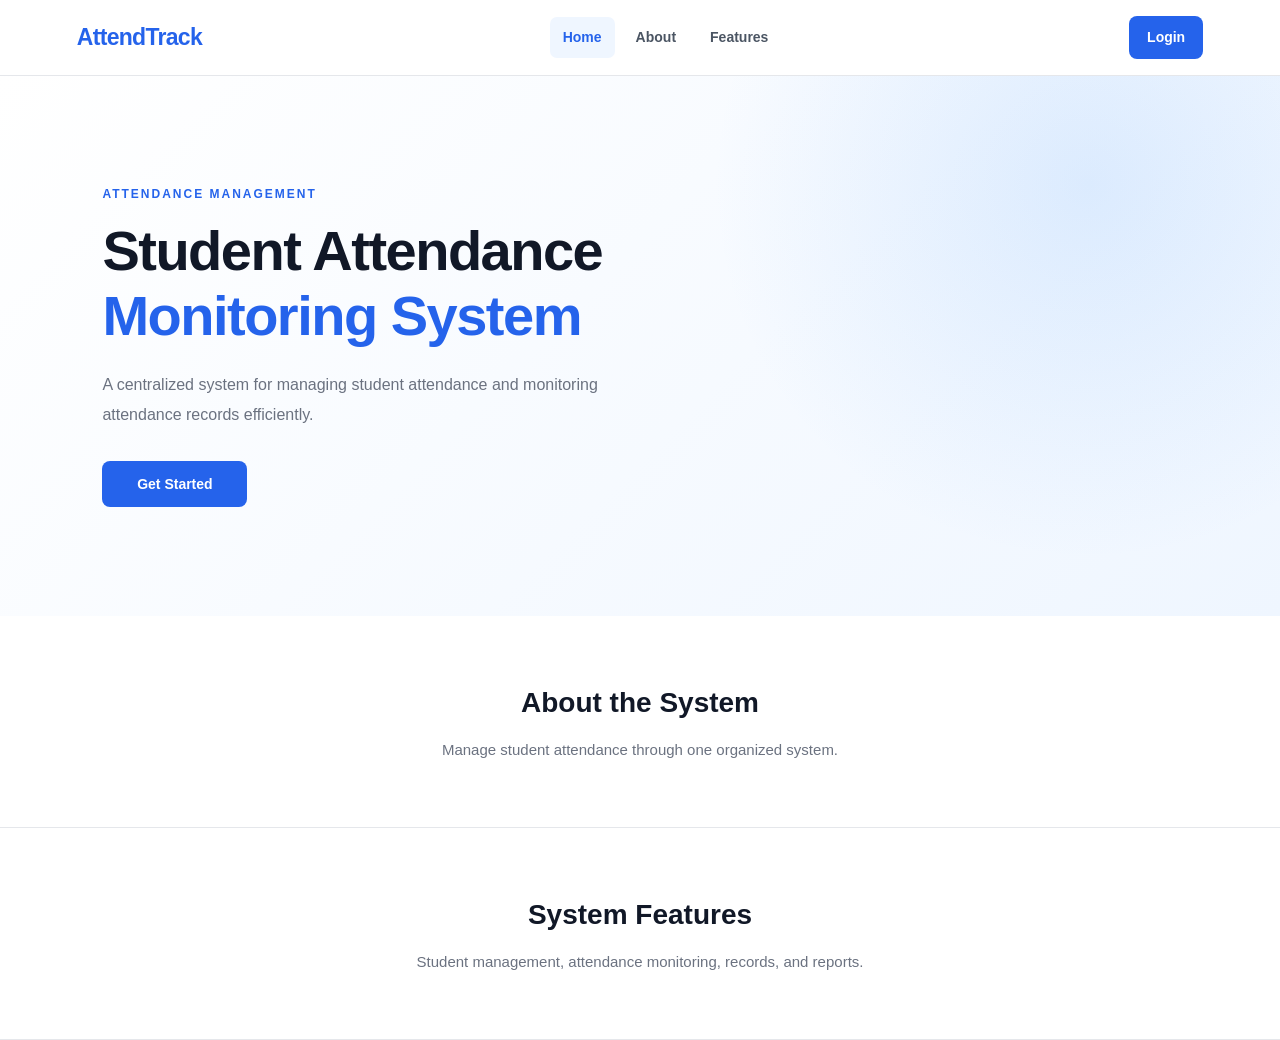
==== commit 872499fa: "Improve AttendTrack frontend with RFID and academic management" ====
--- a/index.html
+++ b/index.html
@@ -4,227 +4,41 @@
 <head>
     <meta charset="UTF-8">
     <meta name="viewport" content="width=device-width, initial-scale=1.0">
-    <title>AttendTrack | Login & Register</title>
+    <title>Student Attendance Monitoring System</title>
     <link rel="stylesheet" href="style.css">
 </head>
-<body class="login-page">
+<body>
+    <header class="navbar">
+        <a href="index.html" class="logo">AttendTrack</a>
+        <nav class="nav-links">
+            <a href="index.html" class="active">Home</a>
+            <a href="#about">About</a>
+            <a href="#features">Features</a>
+        </nav>
+        <a href="login.html" class="nav-button">Login</a>
+    </header>
 
-    <main class="auth-container" id="authContainer">
-
-        <!-- BLUE WELCOME PANEL -->
-        <section class="auth-welcome-panel">
-
-            <!-- REGISTER VIEW WELCOME -->
-            <div class="welcome-content" id="welcomeRegister">
-                <h1>Hello, Bravehearts!</h1>
-
-                <p>
-                    If you already have an account,
-                    log in here to access AttendTrack.
-                </p>
-
-                <button type="button" class="switch-btn" id="showLogin">
-                    Login
-                </button>
-            </div>
-
-            <!-- LOGIN VIEW WELCOME -->
-            <div class="welcome-content" id="welcomeLogin" hidden>
-                <h1>Hello, Bravehearts!</h1>
-
-                <p>
-                    If you don't have an account,
-                    join us today to access AttendTrack.
-                </p>
-
-                <button type="button" class="switch-btn" id="showRegister">
-                    Register
-                </button>
-            </div>
-
-        </section>
-
-        <!-- WHITE FORM PANEL -->
-        <section class="auth-form-panel">
-
-            <!-- LOGIN FORM -->
-            <div class="auth-form-content" id="loginView" hidden>
-
-                <h2>Login here</h2>
-
-                <form id="loginForm">
-
-                    <!-- EMAIL -->
-                    <div class="input-group">
-                        <label for="loginEmail">Email</label>
-                        <input
-                            type="email"
-                            id="loginEmail"
-                            placeholder="Enter your email"
-                            autocomplete="username"
-                            required
-                        >
-                    </div>
-
-                    <!-- PASSWORD -->
-                    <div class="input-group">
-                        <label for="password">Password</label>
-                        <input
-                            type="password"
-                            id="password"
-                            placeholder="Enter your password"
-                            autocomplete="current-password"
-                            required
-                        >
-                    </div>
-
-                    <!-- REMEMBER ME AND FORGOT PASSWORD -->
-                    <div class="login-options">
-
-                        <label class="remember-me">
-                            <input
-                                type="checkbox"
-                                id="rememberMe"
-                            >
-                            <span>Remember me</span>
-                        </label>
-
-                        <a
-                            href="#"
-                            id="forgotPasswordLink"
-                            class="forgot-password"
-                        >
-                            Forgot Password?
-                        </a>
-
-                    </div>
-
-                    <!-- LOGIN BUTTON -->
-                    <button type="submit" class="auth-submit-btn">
-                        Login →
-                    </button>
-
-                    <p id="loginMessage" role="status" aria-live="polite"></p>
-
-                </form>
-            </div>
-
-            <!-- REGISTER FORM -->
-            <div class="auth-form-content" id="registerView">
-
-                <h2>Register here</h2>
-
-                <form id="registerForm">
-
-                    <!-- USERNAME -->
-                    <div class="input-group">
-                        <label for="registerUsername">Username</label>
-                        <input
-                            type="text"
-                            id="registerUsername"
-                            placeholder="Enter your username"
-                            autocomplete="username"
-                            required
-                        >
-                    </div>
-
-                    <!-- EMAIL -->
-                    <div class="input-group">
-                        <label for="registerEmail">Email</label>
-                        <input
-                            type="email"
-                            id="registerEmail"
-                            placeholder="Enter your email"
-                            autocomplete="email"
-                            required
-                        >
-                    </div>
-
-                    <!-- PASSWORD -->
-                    <div class="input-group">
-                        <label for="registerPassword">Password</label>
-                        <input
-                            type="password"
-                            id="registerPassword"
-                            placeholder="Create a password"
-                            autocomplete="new-password"
-                            required
-                        >
-                    </div>
-
-                    <!-- REGISTER BUTTON -->
-                    <button type="submit" class="auth-submit-btn">
-                        Register →
-                    </button>
-
-                    <p id="registerMessage" role="status" aria-live="polite"></p>
-
-                </form>
-            </div>
-
-            <!-- FOOTER -->
-            <div class="auth-footer">
-                AttendTrack | Student Attendance Monitoring System
-            </div>
-
-        </section>
-
+    <main class="hero">
+        <div class="hero-content">
+            <p class="tagline">ATTENDANCE MANAGEMENT</p>
+            <h1>Student Attendance<br><span>Monitoring System</span></h1>
+            <p class="description">
+                A centralized system for managing student attendance
+                and monitoring attendance records efficiently.
+            </p>
+            <a href="login.html" class="primary-button">Get Started</a>
+        </div>
     </main>
 
-    <!-- EXISTING JAVASCRIPT -->
-    <script src="app.js"></script>
+    <section id="about" class="content-section">
+        <h2>About the System</h2>
+        <p>Manage student attendance through one organized system.</p>
+    </section>
 
-    <!-- LOGIN / REGISTER SWITCHING -->
-    <script>
-        const authContainer = document.getElementById("authContainer");
-
-        const welcomeRegister =
-            document.getElementById("welcomeRegister");
-
-        const welcomeLogin =
-            document.getElementById("welcomeLogin");
-
-        const loginView =
-            document.getElementById("loginView");
-
-        const registerView =
-            document.getElementById("registerView");
-
-        // SHOW LOGIN
-        document.getElementById("showLogin")
-            .addEventListener("click", function () {
-
-                authContainer.classList.add("show-login");
-
-                welcomeRegister.hidden = true;
-                welcomeLogin.hidden = false;
-
-                registerView.hidden = true;
-                loginView.hidden = false;
-            });
-
-        // SHOW REGISTER
-        document.getElementById("showRegister")
-            .addEventListener("click", function () {
-
-                authContainer.classList.remove("show-login");
-
-                welcomeLogin.hidden = true;
-                welcomeRegister.hidden = false;
-
-                loginView.hidden = true;
-                registerView.hidden = false;
-            });
-
-        // FORGOT PASSWORD LINK
-        document.getElementById("forgotPasswordLink")
-            .addEventListener("click", function (event) {
-
-                event.preventDefault();
-
-                alert("Forgot Password feature is not available yet.");
-            });
-    </script>
-
+    <section id="features" class="content-section">
+        <h2>System Features</h2>
+        <p>Student management, attendance monitoring, records, and reports.</p>
+    </section>
 </body>
 </html>
+
--- a/style.css
+++ b/style.css
@@ -180,7 +180,7 @@
 }
 
 /* ==========================================
-   LANDING PAGE
+   LANDING PAGE - index.html
 ========================================== */
 
 .hero {
@@ -251,219 +251,185 @@
 }
 
 /* ==========================================
-   LOGIN AND REGISTER PAGE
-   BLUE AND WHITE THEME
+   LOGIN PAGE
 ========================================== */
 
 .login-page {
+    background: white;
+}
+
+.login-container {
     min-height: 100vh;
-    padding: 35px 20px;
-    display: flex;
-    align-items: center;
-    justify-content: center;
-    background:
-        radial-gradient(
-            circle at 10% 10%,
-            rgba(37, 99, 235, 0.12),
-            transparent 32%
-        ),
-        radial-gradient(
-            circle at 90% 90%,
-            rgba(96, 165, 250, 0.12),
-            transparent 32%
-        ),
-        #f5f8ff;
-}
-
-.auth-container {
-    width: 100%;
-    max-width: 1150px;
-    min-height: 650px;
     display: grid;
     grid-template-columns: 1fr 1fr;
-    overflow: hidden;
-    background: #ffffff;
-    border: 1px solid #dbeafe;
-    border-radius: 22px;
-    box-shadow: 0 18px 50px rgba(30, 64, 175, 0.12);
-}
-
-.auth-panel {
-    min-width: 0;
-    padding: 55px clamp(25px, 5vw, 65px);
+}
+
+.login-brand {
+    position: relative;
+    min-height: 100%;
+    padding: 40px 9%;
     display: flex;
     flex-direction: column;
     justify-content: center;
-}
-
-/* LEFT LOGIN PANEL */
-
-.login-panel {
-    color: #ffffff;
     background:
         radial-gradient(
             circle at 80% 15%,
             rgba(147, 197, 253, 0.25),
-            transparent 35%
+            transparent 30%
         ),
-        linear-gradient(145deg, #2563eb, #1746a2);
-    border-right: 1px solid #dbeafe;
-}
-
-/* WELCOME TEXT */
-
-.auth-welcome {
-    margin-bottom: 42px;
-    text-align: center;
-}
-
-.auth-welcome h1 {
-    margin-bottom: 18px;
-    color: #ffffff;
-    font-size: clamp(32px, 4vw, 45px);
-    line-height: 1.2;
+        linear-gradient(145deg, #1d4ed8, #1e40af);
+    color: white;
+}
+
+.back-home {
+    position: absolute;
+    top: 30px;
+    left: 9%;
+    color: #dbeafe;
+    font-weight: 600;
+}
+
+.back-home:hover {
+    color: white;
+}
+
+.brand-content {
+    max-width: 480px;
+}
+
+.brand-content h1 {
+    margin-bottom: 25px;
+    font-size: 36px;
     font-weight: 800;
-    letter-spacing: 1px;
-    text-shadow: 0 3px 15px rgba(0, 0, 0, 0.15);
-}
-
-.auth-welcome h2 {
-    margin-bottom: 12px;
-    color: #ffffff;
-    font-size: 27px;
-}
-
-.auth-welcome p {
-    color: #e6edff;
-    font-size: 14px;
-    line-height: 1.8;
-}
-
-/* FORM CONTAINERS */
-
-.login-form-container,
-.register-form-container {
+}
+
+.brand-content h2 {
+    margin-bottom: 15px;
+    font-size: 30px;
+    line-height: 1.3;
+}
+
+.brand-content p {
+    color: #dbeafe;
+    font-size: 15px;
+    line-height: 1.9;
+}
+
+.login-section {
+    padding: 45px 9%;
+    display: flex;
+    justify-content: center;
+    align-items: center;
+    background: white;
+}
+
+.login-box {
     width: 100%;
     max-width: 410px;
-    margin: 0 auto;
-}
-
-/* FORM HEADERS */
-
-.auth-header {
-    margin-bottom: 28px;
-    text-align: center;
-}
-
-.auth-header h2 {
+}
+
+.login-box h2 {
     margin-bottom: 8px;
-    color: #1d4ed8;
-    font-size: 29px;
-    line-height: 1.3;
-}
-
-.auth-header p {
-    color: #6b7280;
-    font-size: 14px;
-    line-height: 1.6;
-}
-
-/* INPUT FIELDS */
-
-.auth-panel .input-group {
+    font-size: 30px;
+}
+
+.login-box > p {
+    color: var(--text-secondary);
+    margin-bottom: 30px;
+}
+
+.input-group {
     display: flex;
     flex-direction: column;
     gap: 8px;
-    margin-bottom: 20px;
-}
-
-.auth-panel .input-group label {
+    margin-bottom: 21px;
+}
+
+.input-group label,
+.filter-field label,
+.filter-panel label {
     color: #374151;
     font-size: 13px;
     font-weight: 700;
 }
 
-.login-panel .input-group label {
-    color: #ffffff;
-}
-
-.auth-panel .input-group input {
+.input-group input,
+.input-group select {
     width: 100%;
-    min-height: 49px;
-    padding: 12px 15px;
-    color: #1f2937;
-    background: #ffffff;
+    min-height: 47px;
+    padding: 12px 14px;
     border: 1px solid #d1d5db;
-    border-radius: 9px;
+    border-radius: 8px;
+    background: white;
     outline: none;
-    font-size: 14px;
-    transition: 0.25s ease;
-}
-
-.auth-panel .input-group input::placeholder {
-    color: #9ca3af;
-}
-
-.auth-panel .input-group input:focus {
-    border-color: #2563eb;
-    box-shadow: 0 0 0 3px rgba(37, 99, 235, 0.15);
-}
-
-/* LOGIN AND REGISTER BUTTONS */
-
-.login-btn,
-.register-btn {
+    transition: border-color 0.2s, box-shadow 0.2s;
+}
+
+.input-group input:focus,
+.input-group select:focus {
+    border-color: var(--primary);
+    box-shadow: 0 0 0 3px rgba(37, 99, 235, 0.1);
+}
+
+.login-box .primary-button {
     width: 100%;
-    min-height: 49px;
-    padding: 13px 20px;
+    margin-top: 5px;
+}
+
+/* ==========================================
+   NEW MODERN LOGIN BUTTON
+========================================== */
+
+.login-box button[type="submit"],
+.login-box .login-btn,
+.login-btn {
+    width: 100%;
+    min-height: 50px;
+    padding: 14px 24px;
     display: flex;
     align-items: center;
     justify-content: center;
     gap: 10px;
+    background: linear-gradient(135deg, #315eea, #1d4ed8);
+    color: #ffffff;
     border: none;
-    border-radius: 9px;
+    border-radius: 10px;
+    font-family: Arial, Helvetica, sans-serif;
     font-size: 15px;
     font-weight: 700;
+    letter-spacing: 0.3px;
+    box-shadow: 0 5px 14px rgba(37, 99, 235, 0.25);
     cursor: pointer;
-    transition: 0.25s ease;
-}
-
-/* LOGIN BUTTON */
-
-.login-btn {
-    color: #1d4ed8;
-    background: #ffffff;
-    box-shadow: 0 5px 14px rgba(15, 23, 42, 0.12);
-}
-
+    transition:
+        background 0.25s ease,
+        box-shadow 0.25s ease,
+        transform 0.25s ease;
+}
+
+.login-box button[type="submit"]:hover,
+.login-box .login-btn:hover,
 .login-btn:hover {
-    color: #1e40af;
-    background: #eff6ff;
-    box-shadow: 0 8px 20px rgba(15, 23, 42, 0.18);
+    background: linear-gradient(135deg, #2563eb, #1e40af);
+    box-shadow: 0 8px 20px rgba(37, 99, 235, 0.35);
     transform: translateY(-2px);
 }
 
-/* REGISTER BUTTON */
-
-.register-btn {
-    color: #ffffff;
-    background: linear-gradient(135deg, #3b82f6, #1d4ed8);
-    box-shadow: 0 5px 14px rgba(37, 99, 235, 0.22);
-}
-
-.register-btn:hover {
-    background: linear-gradient(135deg, #2563eb, #1e40af);
-    box-shadow: 0 8px 20px rgba(37, 99, 235, 0.3);
-    transform: translateY(-2px);
-}
-
-.login-btn:active,
-.register-btn:active {
+.login-box button[type="submit"]:active,
+.login-box .login-btn:active,
+.login-btn:active {
     transform: translateY(0);
-}
-
-.login-btn:disabled,
-.register-btn:disabled {
+    box-shadow: 0 3px 8px rgba(37, 99, 235, 0.2);
+}
+
+.login-box button[type="submit"]:focus-visible,
+.login-box .login-btn:focus-visible,
+.login-btn:focus-visible {
+    outline: 3px solid #93c5fd;
+    outline-offset: 3px;
+}
+
+.login-box button[type="submit"]:disabled,
+.login-btn:disabled {
     opacity: 0.65;
     cursor: not-allowed;
     transform: none;
@@ -475,48 +441,13 @@
     line-height: 1;
 }
 
-/* FORM MESSAGES */
-
-#loginMessage,
-#registerMessage {
-    min-height: 1.5em;
+#loginMessage {
     margin-top: 12px;
-    font-size: 13px;
     overflow-wrap: anywhere;
 }
 
-#loginMessage {
-    color: #fee2e2;
-}
-
-#registerMessage {
-    color: #dc2626;
-}
-
-/* REGISTER PANEL */
-
-.register-panel {
-    position: relative;
-    color: #1f2937;
-    background:
-        radial-gradient(
-            circle at 80% 15%,
-            rgba(219, 234, 254, 0.5),
-            transparent 40%
-        ),
-        #ffffff;
-}
-
-.register-panel .auth-subtitle {
-    margin-top: 45px;
-    margin-bottom: 0;
-    color: #9ca3af;
-    font-size: 12px;
-    text-align: center;
-}
-
-/* ==========================================
-   LOGIN OPTIONS
+/* ==========================================
+   LOGIN OPTIONS: REMEMBER ME & FORGOT PASSWORD
 ========================================== */
 
 .login-options {
@@ -556,9 +487,10 @@
     border-radius: 5px;
     background: white;
     cursor: pointer;
-    transition: background-color 0.2s ease,
-                border-color 0.2s ease,
-                box-shadow 0.2s ease;
+    transition:
+        background-color 0.2s ease,
+        border-color 0.2s ease,
+        box-shadow 0.2s ease;
 }
 
 .remember-me input[type="checkbox"]::before {
@@ -681,15 +613,12 @@
     overflow-wrap: anywhere;
 }
 
-/* ATTENDANCE OVERVIEW */
-
 .dashboard-panel {
     padding: 25px;
     background: white;
     border: 1px solid var(--border);
     border-radius: var(--radius);
     box-shadow: var(--shadow);
-    margin-bottom: 20px;
 }
 
 .dashboard-panel h2 {
@@ -699,50 +628,6 @@
 
 .dashboard-panel p {
     color: var(--text-secondary);
-}
-
-/* ATTENDANCE CHART */
-
-.chart-card {
-    width: 100%;
-    padding: 26px;
-    margin-top: 20px;
-    background: var(--surface);
-    border: 1px solid var(--border);
-    border-radius: var(--radius);
-    box-shadow: var(--shadow);
-}
-
-.chart-header {
-    display: flex;
-    justify-content: space-between;
-    align-items: center;
-    gap: 15px;
-    margin-bottom: 25px;
-}
-
-.chart-header h2 {
-    color: var(--text);
-    font-size: 21px;
-    font-weight: 700;
-    margin-bottom: 5px;
-}
-
-.chart-header p {
-    color: var(--text-secondary);
-    font-size: 13px;
-}
-
-.chart-container {
-    position: relative;
-    width: 100%;
-    height: 350px;
-}
-
-.dashboard-message {
-    margin-top: 18px;
-    color: var(--text-secondary);
-    font-size: 13px;
 }
 
 /* ==========================================
@@ -830,6 +715,7 @@
 .filter-panel .secondary-button {
     flex-shrink: 0;
 }
+
 /* ==========================================
    TABLE PANELS
 ========================================== */
@@ -1071,7 +957,6 @@
 ========================================== */
 
 @media (max-width: 1024px) {
-
     .navbar,
     .dashboard-navbar {
         padding-left: 4%;
@@ -1094,40 +979,15 @@
     .report-summary-grid {
         grid-template-columns: repeat(2, minmax(0, 1fr));
     }
-}
-
-/* ==========================================
-   RESPONSIVE: LOGIN AND REGISTER
-========================================== */
-
-@media (max-width: 800px) {
-
-    .login-page {
-        padding: 20px 14px;
-        align-items: flex-start;
-    }
-
-    .auth-container {
-        max-width: 560px;
-        grid-template-columns: 1fr;
-    }
-
-    .auth-panel {
-        padding: 42px clamp(22px, 7vw, 55px);
-    }
-
-    .auth-welcome {
-        margin-bottom: 28px;
-    }
-
-    .login-panel {
-        min-height: 520px;
-        border-right: none;
-        border-bottom: 1px solid #dbeafe;
-    }
-
-    .register-panel {
-        min-height: 540px;
+
+    .login-brand {
+        padding-left: 8%;
+        padding-right: 8%;
+    }
+
+    .login-section {
+        padding-left: 7%;
+        padding-right: 7%;
     }
 }
 
@@ -1136,7 +996,6 @@
 ========================================== */
 
 @media (max-width: 700px) {
-
     .navbar,
     .dashboard-navbar {
         padding: 17px 5%;
@@ -1185,6 +1044,33 @@
         padding: 45px 6%;
     }
 
+    .login-container {
+        grid-template-columns: 1fr;
+    }
+
+    .login-brand {
+        min-height: 280px;
+        padding: 80px 7% 35px;
+    }
+
+    .back-home {
+        top: 24px;
+        left: 7%;
+    }
+
+    .brand-content h1 {
+        font-size: 29px;
+        margin-bottom: 12px;
+    }
+
+    .brand-content h2 {
+        font-size: 23px;
+    }
+
+    .login-section {
+        padding: 40px 7%;
+    }
+
     .dashboard-container,
     .page-container {
         padding: 28px 5% 40px;
@@ -1212,20 +1098,6 @@
 
     .dashboard-stat-card h2 {
         font-size: 25px;
-    }
-
-    /* MOBILE ATTENDANCE CHART */
-
-    .chart-card {
-        padding: 18px;
-    }
-
-    .chart-container {
-        height: 280px;
-    }
-
-    .chart-header h2 {
-        font-size: 18px;
     }
 
     .filter-panel {
@@ -1271,7 +1143,6 @@
 ========================================== */
 
 @media (max-width: 500px) {
-
     .modal-content {
         padding: 20px;
     }
@@ -1287,34 +1158,9 @@
     .modal-actions button {
         width: 100%;
     }
-
-    .auth-container {
-        border-radius: 16px;
-    }
-
-    .auth-panel {
-        padding: 34px 22px;
-    }
-
-    .auth-welcome h1 {
-        font-size: 28px;
-    }
-
-    .auth-welcome h2 {
-        font-size: 23px;
-    }
-
-    .auth-header h2 {
-        font-size: 25px;
-    }
-}
-
-/* ==========================================
-   RESPONSIVE: EXTRA SMALL MOBILE
-========================================== */
+}
 
 @media (max-width: 400px) {
-
     .dashboard-stats,
     .report-summary-grid {
         grid-template-columns: 1fr;
@@ -1331,325 +1177,4 @@
     .page-heading .primary-button {
         width: 100%;
     }
-
-    .login-options {
-        gap: 8px;
-        font-size: 12px;
-    }
-
-    .remember-me {
-        gap: 6px;
-    }
-}
-
-/* ==========================================
-   ATTENDTRACK SLIDING LOGIN / REGISTER
-========================================== */
-
-.login-page {
-    min-height: 100vh;
-    padding: 30px 20px;
-    display: flex;
-    justify-content: center;
-    align-items: center;
-    background: #f5f7fb;
-}
-
-.auth-container {
-    position: relative;
-    width: 100%;
-    max-width: 1100px;
-    min-height: 680px;
-    display: grid;
-    grid-template-columns: 1fr 1fr;
-    overflow: hidden;
-    background: #ffffff;
-    border-radius: 22px;
-    box-shadow: 0 15px 45px rgba(0, 0, 0, 0.12);
-}
-
-/* BLUE PANEL */
-
-.auth-welcome-panel {
-    grid-column: 1;
-    grid-row: 1;
-    z-index: 2;
-    padding: 50px;
-    display: flex;
-    align-items: center;
-    justify-content: center;
-    text-align: center;
-    color: white;
-
-    background:
-        linear-gradient(145deg, #2563eb, #1746a2);
-
-    transition: transform 0.65s ease-in-out;
-}
-
-.welcome-content {
-    width: 100%;
-    max-width: 390px;
-}
-
-.welcome-content h1 {
-    margin-bottom: 18px;
-    color: white;
-    font-size: 36px;
-    font-weight: 800;
-}
-
-.welcome-content p {
-    margin-bottom: 30px;
-    color: #ffffff;
-    font-size: 15px;
-    line-height: 1.7;
-}
-
-.switch-btn {
-    min-width: 170px;
-    padding: 13px 25px;
-    color: white;
-    background: transparent;
-    border: 2px solid white;
-    border-radius: 30px;
-    font-size: 15px;
-    font-weight: 700;
-    cursor: pointer;
-    transition: 0.25s ease;
-}
-
-.switch-btn:hover {
-    color: #2563eb;
-    background: white;
-}
-
-/* WHITE FORM PANEL */
-
-.auth-form-panel {
-    position: relative;
-    grid-column: 2;
-    grid-row: 1;
-    min-width: 0;
-    padding: 55px clamp(25px, 5vw, 70px);
-    display: flex;
-    flex-direction: column;
-    justify-content: center;
-    background: white;
-    transition: transform 0.65s ease-in-out;
-}
-
-.auth-form-content {
-    width: 100%;
-    max-width: 420px;
-    margin: 0 auto;
-}
-
-.auth-form-content[hidden],
-.welcome-content[hidden] {
-    display: none !important;
-}
-
-.auth-form-content h2 {
-    margin-bottom: 35px;
-    color: #000000;
-    font-size: 30px;
-    text-align: center;
-}
-
-/* FORM INPUTS */
-
-.auth-form-panel .input-group {
-    display: flex;
-    flex-direction: column;
-    gap: 8px;
-    margin-bottom: 20px;
-}
-
-.auth-form-panel .input-group label {
-    color: #000000;
-    font-size: 14px;
-    font-weight: 700;
-    text-align: left;
-}
-
-.auth-form-panel .input-group input {
-    width: 100%;
-    min-height: 48px;
-    padding: 13px 15px;
-    color: #000000;
-    background: white;
-    border: 1px solid #cbd5e1;
-    border-radius: 10px;
-    outline: none;
-    font-size: 14px;
-}
-
-.auth-form-panel .input-group input::placeholder {
-    color: #999999;
-}
-
-.auth-form-panel .input-group input:focus {
-    border-color: #2563eb;
-    box-shadow: 0 0 0 3px rgba(37, 99, 235, 0.12);
-}
-
-/* SUBMIT BUTTON */
-
-.auth-submit-btn {
-    width: 100%;
-    min-height: 48px;
-    margin-top: 5px;
-    padding: 13px;
-    color: white;
-    background: #2563eb;
-    border: none;
-    border-radius: 30px;
-    font-size: 15px;
-    font-weight: 700;
-    cursor: pointer;
-    transition: 0.25s ease;
-}
-
-.auth-submit-btn:hover {
-    background: #1746a2;
-    transform: translateY(-2px);
-}
-
-/* FORM MESSAGES */
-
-#loginMessage,
-#registerMessage {
-    min-height: 20px;
-    margin-top: 12px;
-    font-size: 13px;
-    overflow-wrap: anywhere;
-}
-
-#loginMessage,
-#registerMessage {
-    color: #dc2626;
-}
-
-/* FOOTER */
-
-.auth-footer {
-    position: absolute;
-    bottom: 30px;
-    left: 0;
-    width: 100%;
-    padding: 0 15px;
-    color: #777777;
-    font-size: 12px;
-    text-align: center;
-}
-
-/* SLIDING ANIMATION */
-
-.auth-container.show-login .auth-welcome-panel {
-    transform: translateX(100%);
-}
-
-.auth-container.show-login .auth-form-panel {
-    transform: translateX(-100%);
-}
-
-/* RESPONSIVE */
-
-@media (max-width: 750px) {
-    .login-page {
-        padding: 15px;
-    }
-
-    .auth-container {
-        min-height: 650px;
-    }
-
-    .auth-welcome-panel {
-        padding: 25px;
-    }
-
-    .auth-form-panel {
-        padding: 35px 22px 75px;
-    }
-
-    .welcome-content h1 {
-        font-size: 27px;
-    }
-
-    .auth-form-content h2 {
-        font-size: 24px;
-    }
-}
-
-@media (max-width: 550px) {
-    .auth-container {
-        grid-template-columns: 1fr;
-        min-height: 700px;
-    }
-
-    .auth-welcome-panel {
-        grid-column: 1;
-        grid-row: 1;
-        min-height: 230px;
-        padding: 25px;
-    }
-
-    .auth-form-panel {
-        grid-column: 1;
-        grid-row: 2;
-        min-height: 450px;
-        padding: 35px 25px 75px;
-        transform: none !important;
-    }
-
-    .auth-container.show-login .auth-welcome-panel {
-        transform: none;
-    }
-
-    .auth-container.show-login .auth-form-panel {
-        transform: none;
-    }
-
-    .auth-footer {
-        bottom: 18px;
-    }
-}
-/* REMEMBER ME AND FORGOT PASSWORD */
-
-.login-options {
-    width: 100%;
-    display: flex;
-    justify-content: space-between;
-    align-items: center;
-    gap: 10px;
-    margin: 5px 0 22px;
-    font-size: 12px;
-}
-
-.remember-me {
-    display: flex;
-    align-items: center;
-    gap: 7px;
-    color: #000000;
-    cursor: pointer;
-    font-weight: 500;
-}
-
-.remember-me input {
-    width: 14px;
-    height: 14px;
-    accent-color: #2563eb;
-    cursor: pointer;
-}
-
-.forgot-password {
-    color: #2563eb;
-    font-weight: 600;
-    text-decoration: none;
-    white-space: nowrap;
-}
-
-.forgot-password:hover {
-    text-decoration: underline;
 }
